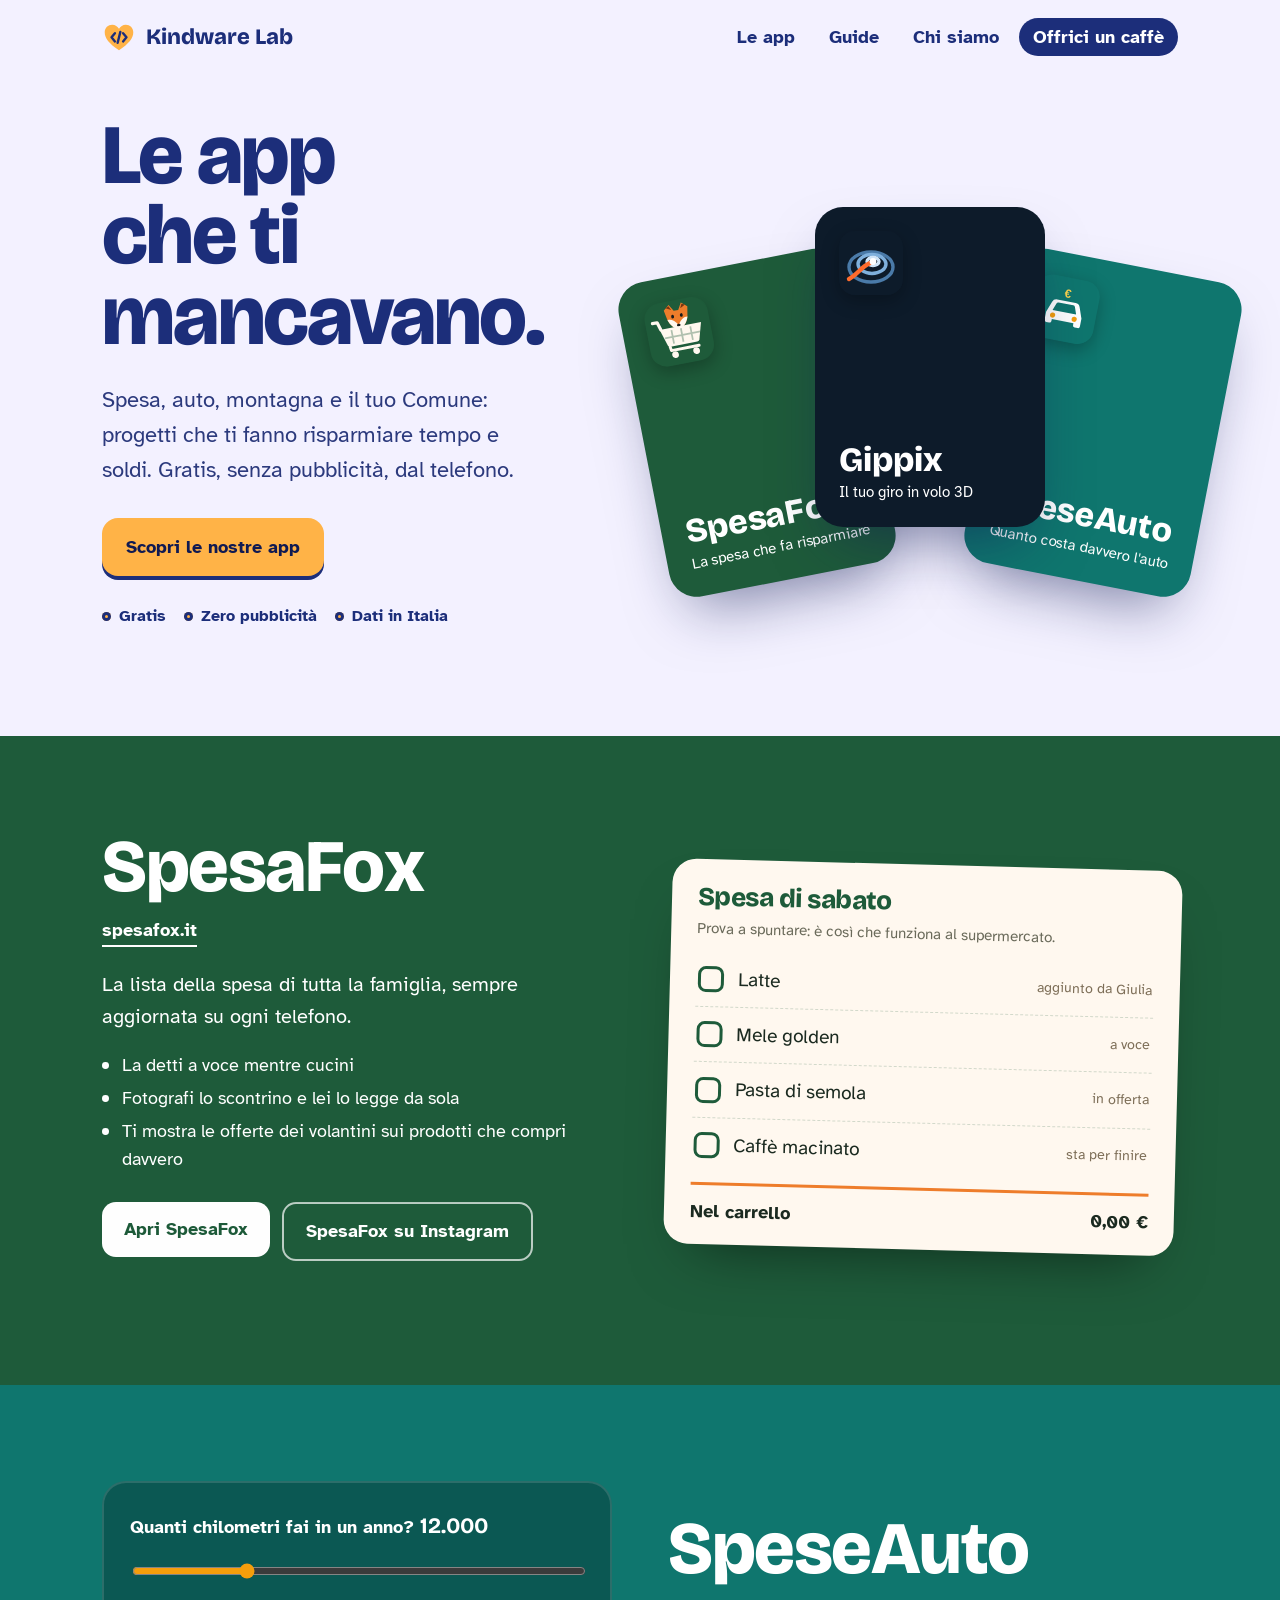
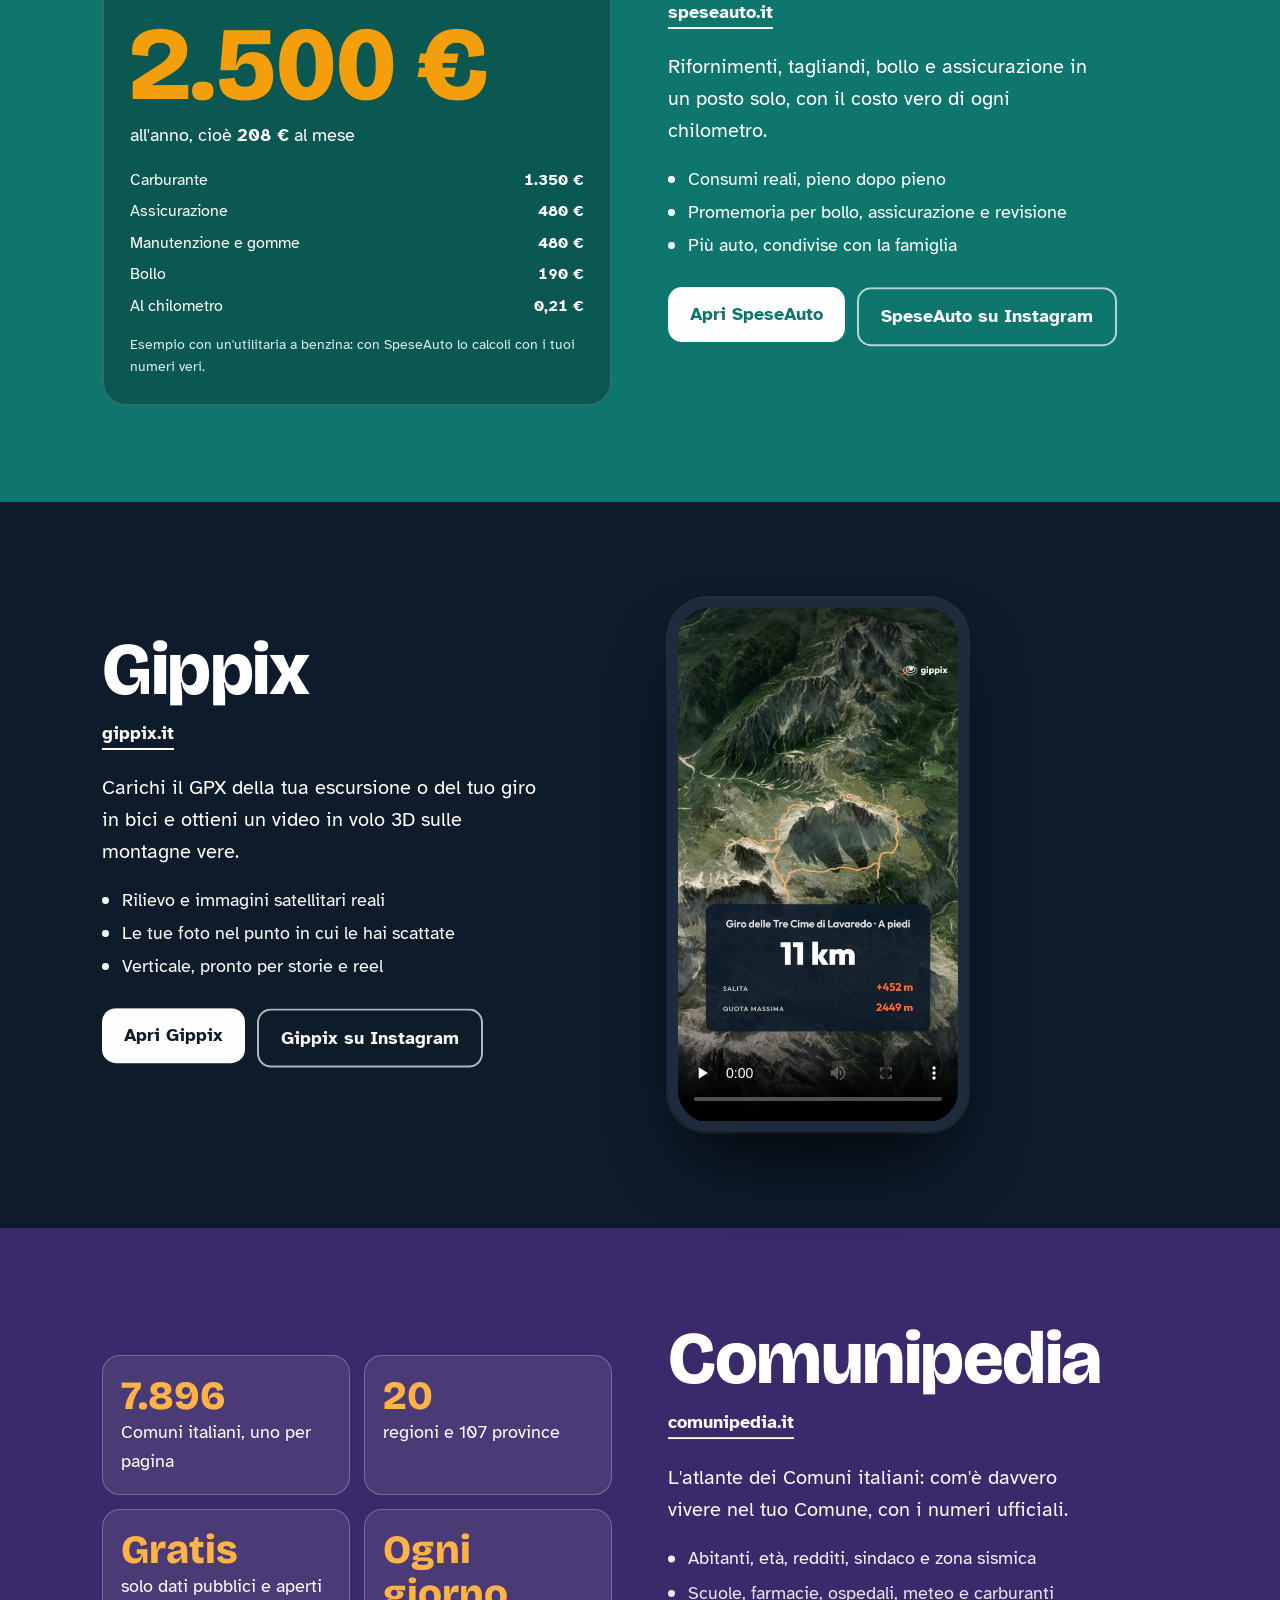
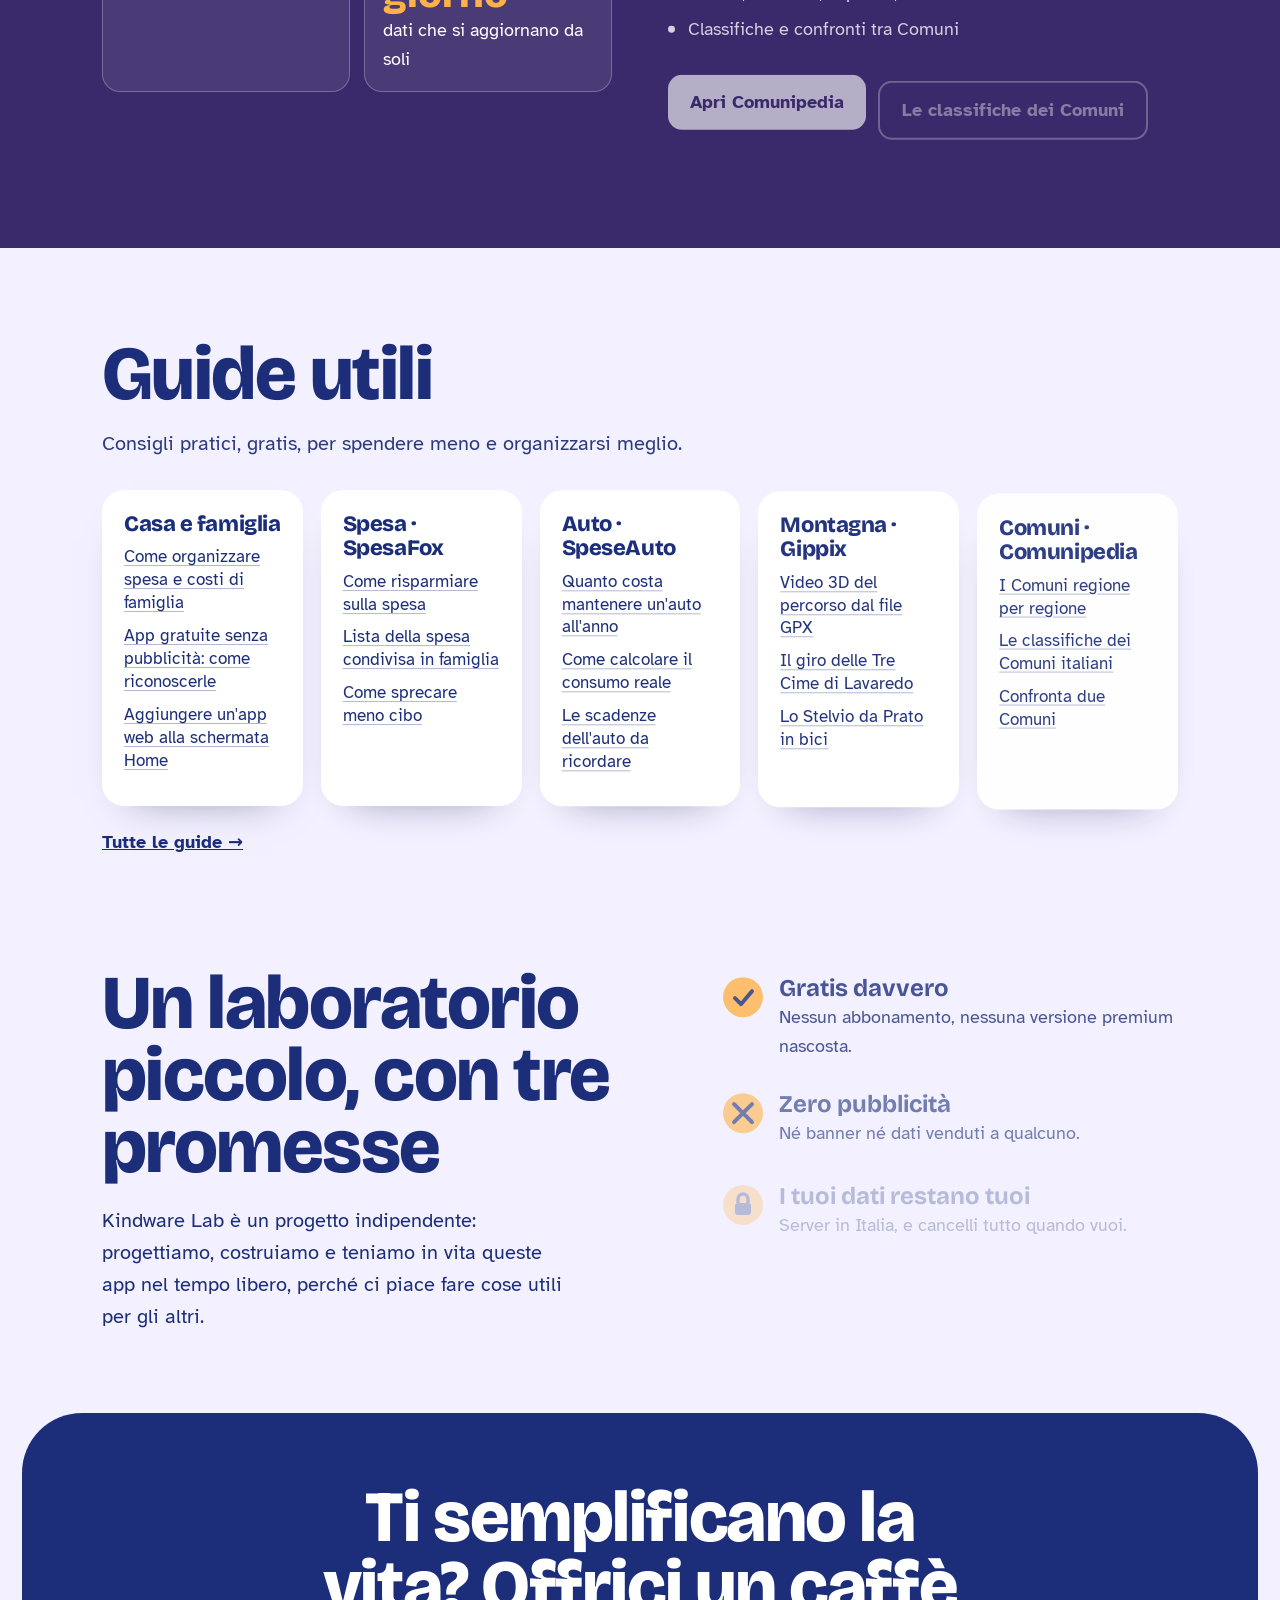
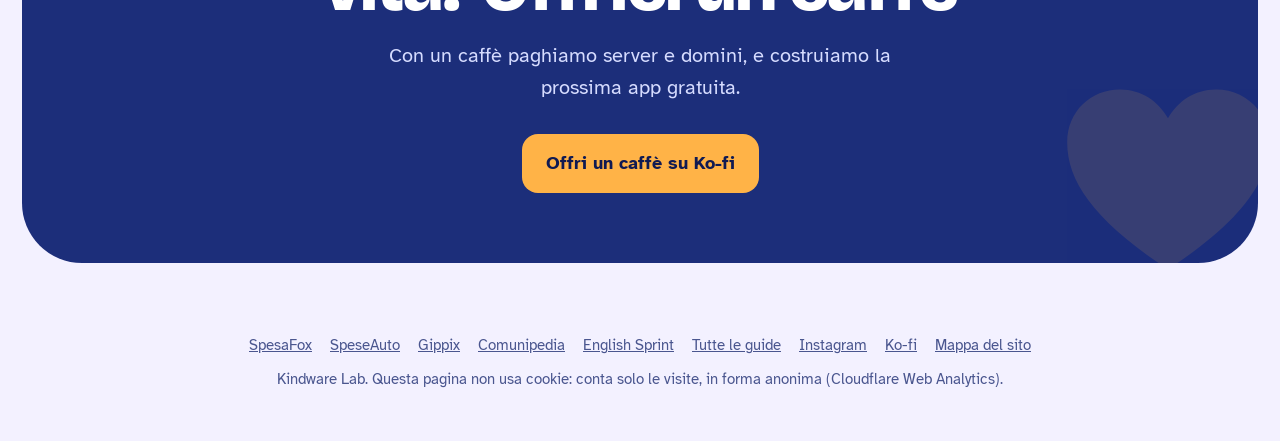
==== index.html @ fb6c2ce8 "Kindware Lab: sito vetrina (kindwarelab.it), guide, mappa del sito, feed Pinterest e verifiche motor" ====
<!doctype html>
<html lang="it">
<head>
<meta charset="utf-8">
<meta name="viewport" content="width=device-width, initial-scale=1">
<title>Kindware Lab · le app che ti mancavano</title>
<link rel="canonical" href="https://kindwarelab.it/">
<meta name="description" content="Kindware Lab regala app utili per le cose di tutti i giorni: SpesaFox per la spesa, SpeseAuto per i costi dell'auto, Gippix per rivedere i tuoi giri in volo 3D e Comunipedia, l'atlante dei Comuni italiani. Gratis e senza pubblicità.">
<meta property="og:title" content="Kindware Lab · app gratuite e gentili">
<meta property="og:description" content="SpesaFox, SpeseAuto, Gippix e Comunipedia: app e siti gratis, senza pubblicità, fatte per semplificare la vita.">
<meta property="og:image" content="https://www.gianlucadario.com/apps/kindwarelab/logo.png">
<meta property="og:type" content="website">
<meta name="theme-color" content="#1c2e7a">
<meta name="p:domain_verify" content="f255345c5e1a99211195d1ba2bc01d1d"/>
<link rel="icon" href="icona.png">
<link rel="preload" href="fonts/bricolage.woff2" as="font" type="font/woff2" crossorigin>
<style>
@font-face{font-family:"Bricolage";src:url(fonts/bricolage.woff2) format("woff2");font-weight:200 800;font-display:swap}
@font-face{font-family:"Atkinson";src:url(fonts/atkinson-400.woff2) format("woff2");font-weight:400;font-display:swap}
@font-face{font-family:"Atkinson";src:url(fonts/atkinson-700.woff2) format("woff2");font-weight:700;font-display:swap}
:root{
  --ink:#1c2e7a; --ink-deep:#101a52; --gold:#ffb347; --paper:#f3f1ff; --white:#fff;
  --fox:#1e5b3a; --fox-2:#ee7d2b; --fox-paper:#fff8ef;
  --car:#0f766e; --car-2:#f59e0b;
  --gpx:#0d1b2a; --gpx-2:#ff6b2c;
  --cp:#3b2a6b;
  --display:"Bricolage",ui-sans-serif,system-ui,sans-serif;
  --text:"Atkinson",ui-sans-serif,system-ui,sans-serif;
}
*{box-sizing:border-box}
html{scroll-behavior:smooth;overflow-x:hidden}
body{overflow-x:hidden}
@media (prefers-reduced-motion:reduce){html{scroll-behavior:auto}*,*::before,*::after{animation:none!important;transition:none!important}}
body{margin:0;background:var(--paper);color:var(--ink);font:400 18px/1.6 var(--text);-webkit-font-smoothing:antialiased}
a{color:inherit}
:focus-visible{outline:3px solid var(--ink);outline-offset:3px;border-radius:6px}
.scena :focus-visible,.caffe :focus-visible{outline-color:#fff}
.scena .btn:focus{outline:3px solid #fff;outline-offset:3px}
.lista :focus-visible{outline-color:var(--fox)}
html{scroll-padding-top:24px;scroll-padding-bottom:24px}
.vh{position:absolute!important;width:1px;height:1px;padding:0;margin:-1px;overflow:hidden;clip:rect(0 0 0 0);white-space:nowrap;border:0}
.wrap{max-width:1120px;margin:0 auto;padding:0 22px}
h1,h2,h3{font-family:var(--display);font-weight:800;line-height:.95;margin:0;letter-spacing:-.02em}

/* barra */
.bar{display:flex;align-items:center;justify-content:space-between;padding:20px 0}
.mark{display:flex;align-items:center;gap:10px;text-decoration:none;font-family:var(--display);font-weight:800;font-size:22px}
.mark svg{width:34px;height:34px}
.bar nav ul{display:flex;gap:6px;list-style:none;margin:0;padding:0}
.bar nav li{margin:0}
.bar nav a{text-decoration:none;font-weight:700;padding:8px 14px;border-radius:999px}
.bar nav a:hover{background:#1c2e7a12}
.bar nav .kofi{background:var(--ink);color:var(--white)}
.bar nav .kofi:hover{background:var(--ink-deep)}

/* hero: titolo grande + ventaglio di carte delle app */
.hero{display:grid;grid-template-columns:1.05fr .95fr;gap:30px;align-items:center;padding:40px 0 90px}
.hero h1{font-size:clamp(46px,6.6vw,96px);font-variation-settings:"opsz" 96}
.hero h1 .riga{display:block}
.hero h1 .cuore{display:inline-block;width:.78em;height:.78em;vertical-align:-.06em;margin-left:.08em}
.hero p{font-size:clamp(19px,2vw,22px);max-width:30ch;margin:26px 0 30px;color:#2c3a7d}
.cta{display:inline-flex;align-items:center;gap:10px;background:var(--gold);color:var(--ink-deep);font-weight:700;text-decoration:none;padding:15px 24px;border-radius:16px;box-shadow:0 4px 0 var(--ink)}
.cta:hover{transform:translateY(-1px);box-shadow:0 5px 0 var(--ink)}
.cta:active{transform:translateY(3px);box-shadow:0 1px 0 var(--ink)}
.patto{display:flex;flex-wrap:wrap;gap:8px 18px;margin-top:28px;padding:0;list-style:none;font-weight:700;font-size:16px}
.patto li::before{content:"";display:inline-block;width:9px;height:9px;border-radius:50%;background:var(--gold);margin-right:8px;box-shadow:0 0 0 3px var(--ink) inset}

.fan{position:relative;height:440px}
.carta{position:absolute;left:50%;top:50%;width:230px;height:320px;margin:-160px 0 0 -115px;border-radius:28px;padding:24px;color:var(--white);text-decoration:none;
  display:flex;flex-direction:column;justify-content:space-between;box-shadow:0 30px 60px -20px #101a5288;transform-origin:50% 120%;
  transition:transform .55s cubic-bezier(.2,.8,.2,1.2)}
.carta img{width:64px;height:64px;border-radius:16px;box-shadow:0 6px 18px #0004}
.carta .carta-t{font-family:var(--display);font-size:34px;line-height:1;display:block;margin:0;letter-spacing:0}
.carta span{display:block;font-size:15px;line-height:1.3;margin-top:6px}
.carta.fox{background:var(--fox);transform:rotate(-11deg) translateX(-135px) translateY(12px)}
.carta.car{background:var(--car);transform:rotate(11deg) translateX(135px) translateY(12px)}
.carta.gpx{background:var(--gpx);transform:rotate(0deg) translateY(-14px);z-index:2}
.fan:hover .carta.fox,.fan:focus-within .carta.fox{transform:rotate(-15deg) translateX(-175px) translateY(0)}
.fan:hover .carta.car,.fan:focus-within .carta.car{transform:rotate(15deg) translateX(175px) translateY(0)}
.carta:hover{z-index:3}
@keyframes arriva{from{transform:rotate(0) translateY(60px);opacity:0}}
.fan .carta{animation:arriva .8s cubic-bezier(.2,.8,.2,1) backwards}
.fan .gpx{animation-delay:.1s}.fan .car{animation-delay:.2s}

/* scene delle app: bande piene nel colore dell'app */
.scena{padding:96px 0;color:var(--white)}
.scena .wrap{display:grid;grid-template-columns:1fr 1fr;gap:56px;align-items:center}
.scena .wrap>div:not(.gioco){min-width:0;container-type:inline-size;text-align:left}
/* il nome dell'app sta su una riga: la misura segue la colonna, mai una lettera da sola a capo */
.scena h2{font-size:clamp(36px,6vw,88px);font-size:clamp(36px,14.5cqi,88px);hyphens:manual;overflow-wrap:normal}
.scena .dom{display:inline-block;margin:14px 0 22px;font-weight:700;text-decoration:none;border-bottom:2px solid currentColor}
.scena p{font-size:20px;max-width:34ch;margin:0 0 18px}
.scena ul{margin:0 0 28px;padding:0;list-style:none}
.scena li{margin:4px 0;position:relative;padding-left:1.1em}
.scena ul:not(.bottoni):not(.cp-dati) li::before{content:"";position:absolute;left:0;top:.62em;width:.38em;height:.38em;border-radius:50%;background:currentColor}
.scena .bottoni li,.scena .cp-dati li{padding-left:0}
.bottoni{display:flex;gap:12px;flex-wrap:wrap;list-style:none;margin:0;padding:0}
.scena .bottoni li{margin:0}
.btn{display:inline-block;font-weight:700;text-decoration:none;padding:13px 22px;border-radius:14px}
.btn.pieno{background:var(--white);color:var(--ink-deep)}
.btn.vuoto{border:2px solid #ffffffb3}
.btn:hover{filter:brightness(1.06)}
.fox-s{background:var(--fox)} .fox-s .btn.pieno{color:var(--fox)}
.car-s{background:var(--car)} .car-s .btn.pieno{color:var(--car)}
.gpx-s{background:var(--gpx)} .gpx-s .btn.pieno{color:var(--gpx)}
.cp-s{background:var(--cp)} .cp-s .btn.pieno{color:var(--cp)}
.cp-dati{list-style:none;margin:0;padding:0!important;display:grid;grid-template-columns:1fr 1fr;gap:14px}
.scena .cp-dati li{margin:0;padding:18px;background:#ffffff14;border:1px solid #ffffff40;border-radius:18px}
.cp-dati b{display:block;font:800 clamp(28px,4vw,40px)/1.1 var(--display);color:var(--gold)}

/* giocattolo SpesaFox: lista da spuntare */
.lista{background:var(--fox-paper);color:#1b2a20;border-radius:24px;padding:26px 26px 18px;box-shadow:0 30px 60px -30px #0008;transform:rotate(1.5deg)}
.lista h3{font-size:26px;margin-bottom:6px;color:var(--fox)}
.lista small{display:block;color:#6a6a5a;margin-bottom:12px}
.voce{display:flex;align-items:center;gap:14px;width:100%;background:none;border:0;border-bottom:1px dashed #1e5b3a33;padding:12px 2px;font:inherit;font-size:19px;color:inherit;text-align:left;cursor:pointer}
.voce:last-of-type{border-bottom:0}
.voce i{flex:none;width:26px;height:26px;border-radius:8px;border:3px solid var(--fox);display:grid;place-items:center;font-style:normal;color:#fff;font-weight:700}
.voce[aria-pressed="true"] i{background:var(--fox)}
.voce[aria-pressed="true"] i::after{content:"✓"}
.voce[aria-pressed="true"] span{text-decoration:line-through;opacity:.45}
.voce em{margin-left:auto;font-style:normal;font-size:14px;color:#7d6e57}
.totale{display:flex;justify-content:space-between;margin-top:10px;padding-top:12px;border-top:3px solid var(--fox-2);font-weight:700}

/* giocattolo SpeseAuto: quanto costa l'auto in un anno */
.conto{background:#0b5853;border-radius:24px;padding:28px;box-shadow:inset 0 0 0 2px #ffffff22}
.conto label{display:block;font-weight:700;margin-bottom:10px}
.conto input[type=range]{width:100%;accent-color:var(--car-2);height:30px}
.km{font-family:var(--display);font-size:22px}
.cifra{font-family:var(--display);font-weight:800;font-size:clamp(64px,9vw,104px);line-height:1;color:var(--car-2);margin:18px 0 4px;font-variant-numeric:tabular-nums}
.voci{display:grid;grid-template-columns:1fr auto;gap:6px 18px;margin-top:18px;font-size:16px}
.voci span:nth-child(even){text-align:right;font-variant-numeric:tabular-nums;font-weight:700}
.conto small{display:block;margin-top:14px;font-size:14px;color:#d8f0ec}

/* Gippix: il Reel vero in una cornice da telefono */
.telefono{justify-self:center;width:min(300px,78vw);aspect-ratio:9/16;border-radius:40px;padding:10px;background:#1d2b3c;box-shadow:0 40px 80px -30px #000,0 0 0 2px #ffffff18}
.telefono video{width:100%;height:100%;object-fit:cover;border-radius:31px;background:#000;display:block}

/* guide utili */
.guide{padding:90px 0 0}
.guide h2{font-size:clamp(42px,6vw,76px)}
.guide>.wrap>p{font-size:20px;margin:18px 0 30px;color:#2c3a7d}
.guide-col{display:grid;grid-template-columns:repeat(auto-fit,minmax(200px,1fr));gap:18px}
.guide-col>div{background:var(--white);border-radius:22px;padding:22px;box-shadow:0 20px 40px -30px #101a5288}
.guide h3{font-size:22px;line-height:1.1;margin-bottom:10px}
.guide ul{margin:0;padding:0;list-style:none}
.guide li{margin:10px 0;line-height:1.35;font-size:17px}
.guide li a{text-decoration-color:#1c2e7a55;text-underline-offset:3px}
.guide li a:hover{text-decoration-color:var(--ink)}
.guide .tutte{display:inline-block;margin-top:22px;font-weight:700}
@media (max-width:980px){.guide-col{grid-template-columns:1fr 1fr}}
@media (max-width:560px){.guide-col{grid-template-columns:1fr}}

/* dal nostro Instagram: si riempie da sola con ultimi.php (stesso dominio), senza post resta nascosta */
.ig{padding:90px 0 0}
.ig[hidden]{display:none}
.ig-testa{display:flex;flex-wrap:wrap;align-items:flex-end;justify-content:space-between;gap:18px 24px;margin-bottom:28px}
.ig h2{font-size:clamp(42px,6vw,76px)}
.ig-testa p{font-size:20px;margin:18px 0 0;color:#2c3a7d}
.ig-griglia{list-style:none;margin:0;padding:0;display:grid;gap:16px;grid-template-columns:repeat(6,minmax(0,1fr))}
.ig-griglia a{display:flex;flex-direction:column;height:100%;background:var(--white);border-radius:22px;overflow:hidden;text-decoration:none;box-shadow:0 20px 40px -30px #101a5288;transition:transform .2s}
.ig-griglia a:hover{transform:translateY(-4px) rotate(-.6deg)}
.ig-griglia img{display:block;width:100%;height:auto;aspect-ratio:4/5;object-fit:cover;background:#e6e2ff}
.ig-griglia b{display:block;margin:12px 14px 0;font:800 13px/1 var(--display);letter-spacing:.06em;text-transform:uppercase;color:var(--ink)}
.ig-griglia span{display:-webkit-box;-webkit-line-clamp:3;-webkit-box-orient:vertical;overflow:hidden;margin:6px 14px 14px;font-size:15px;line-height:1.4;color:#2c3a7d}
@media (max-width:980px){.ig-griglia{grid-template-columns:repeat(3,minmax(0,1fr))}}
@media (max-width:560px){.ig-griglia{grid-template-columns:repeat(2,minmax(0,1fr));gap:12px}.ig-griglia span{font-size:14px}}

/* chi siamo + caffè */
.noi{padding:110px 0 80px}
.noi .wrap{display:grid;grid-template-columns:1.1fr .9fr;gap:60px;align-items:start}
.noi h2{font-size:clamp(42px,6vw,76px)}
.noi p{font-size:20px;max-width:36ch;margin:22px 0 0}
.promesse{margin:0;padding:0;list-style:none;display:grid;gap:22px}
.promesse li{display:grid;grid-template-columns:44px 1fr;gap:14px;align-items:start}
.promesse svg{width:44px;height:44px}
.promesse b{font-family:var(--display);font-size:24px;display:block;line-height:1.1;margin-bottom:2px}
.caffe{margin:0 22px 70px;border-radius:36px;background:var(--ink);color:var(--white);padding:70px 22px;text-align:center;position:relative;overflow:hidden}
.caffe h2{font-size:clamp(40px,6vw,72px);max-width:16ch;margin:0 auto}
.caffe p{font-size:20px;max-width:40ch;margin:20px auto 30px;color:#d6dcff}
.caffe .tazza{position:absolute;right:-30px;bottom:-40px;width:240px;opacity:.12}
footer{padding:0 0 50px;text-align:center;font-size:15px;color:#4a568f}
footer nav ul{display:flex;flex-wrap:wrap;justify-content:center;gap:6px 18px;margin:0 0 10px;padding:0;list-style:none}
footer nav li{margin:0}

@media (max-width:880px){
  .hero,.scena .wrap,.noi .wrap{grid-template-columns:1fr}
  .hero{padding-bottom:40px}
  .fan{height:400px}
  .scena{padding:70px 0}
  .scena .gioco{order:2}
  .bar nav li:not(:last-child){display:none}
}
@media (max-width:420px){.carta{width:200px;height:290px;margin:-145px 0 0 -100px}.carta.fox{transform:rotate(-14deg) translateX(-50px)}.carta.car{transform:rotate(14deg) translateX(50px)}}
/* scorrimento fluido (Lenis): lo fa lo script, non il browser */
html.lenis,html.lenis body{height:auto}
html.lenis{scroll-behavior:auto}
.lenis.lenis-stopped{overflow:clip}
.lenis.lenis-smooth iframe{pointer-events:none}
</style>
</head>
<body>
<div class="wrap">
  <header class="bar">
    <a class="mark" href="#top" aria-label="Kindware Lab, inizio pagina">
      <svg viewBox="0 0 100 100" aria-hidden="true"><path d="M50 86C20 66 8 50 8 33 8 20 18 11 30 11c9 0 16 5 20 12 4-7 11-12 20-12 12 0 22 9 22 22 0 17-12 33-42 53Z" fill="#ffb347"/><path d="M38 36 28 48l10 12M62 36l10 12-10 12M54 32l-8 32" fill="none" stroke="#1c2e7a" stroke-width="7" stroke-linecap="round" stroke-linejoin="round"/></svg>
      Kindware Lab
    </a>
    <nav aria-label="Sezioni">
      <ul>
        <li><a href="#app">Le app</a></li>
        <li><a href="#guide">Guide</a></li>
        <li><a href="#noi">Chi siamo</a></li>
        <li><a class="kofi" href="https://ko-fi.com/KindwareLab" target="_blank" rel="noopener">Offrici un caffè <span class="vh">(si apre in una nuova scheda)</span></a></li>
      </ul>
    </nav>
  </header>
</div>

<main id="contenuto">
<div class="wrap">
  <section class="hero" id="top" aria-label="Presentazione">
    <div>
      <h1><span class="riga">Le app</span><span class="riga">che ti</span><span class="riga">mancavano.</span></h1>
      <p>Spesa, auto, montagna e il tuo Comune: progetti che ti fanno risparmiare tempo e soldi. Gratis, senza pubblicità, dal telefono.</p>
      <a class="cta" href="#app">Scopri le nostre app</a>
      <ul class="patto" aria-label="Le nostre regole">
        <li>Gratis</li><li>Zero pubblicità</li><li>Dati in Italia</li>
      </ul>
    </div>
    <div class="fan" aria-label="Le nostre app">
      <a class="carta fox" href="#spesafox"><img src="spesafox.svg" alt=""><div><h2 class="carta-t">SpesaFox</h2><span>La spesa che fa risparmiare</span></div></a>
      <a class="carta car" href="#speseauto"><img src="speseauto.svg" alt=""><div><h2 class="carta-t">SpeseAuto</h2><span>Quanto costa davvero l'auto</span></div></a>
      <a class="carta gpx" href="#gippix"><img src="gippix.svg" alt=""><div><h2 class="carta-t">Gippix</h2><span>Il tuo giro in volo 3D</span></div></a>
    </div>
  </section>
</div>

<div id="app">
  <section class="scena fox-s" id="spesafox" aria-labelledby="t-fox">
    <div class="wrap">
      <div>
        <h2 id="t-fox">SpesaFox</h2>
        <a class="dom" href="https://spesafox.it/">spesafox.it</a>
        <p>La lista della spesa di tutta la famiglia, sempre aggiornata su ogni telefono.</p>
        <ul>
          <li>La detti a voce mentre cucini</li>
          <li>Fotografi lo scontrino e lei lo legge da sola</li>
          <li>Ti mostra le offerte dei volantini sui prodotti che compri davvero</li>
        </ul>
        <ul class="bottoni">
          <li><a class="btn pieno" href="https://spesafox.it/">Apri SpesaFox</a></li>
          <li><a class="btn vuoto" href="https://www.instagram.com/spesafox/" target="_blank" rel="noopener">SpesaFox su Instagram <span class="vh">(si apre in una nuova scheda)</span></a></li>
        </ul>
      </div>
      <div class="gioco">
        <div class="lista" id="lista">
          <h3>Spesa di sabato</h3>
          <small>Prova a spuntare: è così che funziona al supermercato.</small>
          <button class="voce" type="button" aria-pressed="false" data-p="1.29"><i></i><span>Latte</span><em>aggiunto da Giulia</em></button>
          <button class="voce" type="button" aria-pressed="false" data-p="2.35"><i></i><span>Mele golden</span><em>a voce</em></button>
          <button class="voce" type="button" aria-pressed="false" data-p="1.49"><i></i><span>Pasta di semola</span><em>in offerta</em></button>
          <button class="voce" type="button" aria-pressed="false" data-p="3.99"><i></i><span>Caffè macinato</span><em>sta per finire</em></button>
          <div class="totale"><span>Nel carrello</span><span id="tot">0,00 €</span></div>
        </div>
      </div>
    </div>
  </section>

  <section class="scena car-s" id="speseauto" aria-labelledby="t-car">
    <div class="wrap">
      <div class="gioco">
        <div class="conto">
          <label for="km">Quanti chilometri fai in un anno? <span class="km" id="kmv">12.000</span></label>
          <input type="range" id="km" min="3000" max="40000" step="1000" value="12000">
          <div class="cifra" id="anno">2.520 €</div>
          <div>all'anno, cioè <b id="mese">210 €</b> al mese</div>
          <div class="voci" id="voci"></div>
          <small>Esempio con un'utilitaria a benzina: con SpeseAuto lo calcoli con i tuoi numeri veri.</small>
        </div>
      </div>
      <div>
        <h2 id="t-car">SpeseAuto</h2>
        <a class="dom" href="https://speseauto.it/">speseauto.it</a>
        <p>Rifornimenti, tagliandi, bollo e assicurazione in un posto solo, con il costo vero di ogni chilometro.</p>
        <ul>
          <li>Consumi reali, pieno dopo pieno</li>
          <li>Promemoria per bollo, assicurazione e revisione</li>
          <li>Più auto, condivise con la famiglia</li>
        </ul>
        <ul class="bottoni">
          <li><a class="btn pieno" href="https://speseauto.it/">Apri SpeseAuto</a></li>
          <li><a class="btn vuoto" href="https://www.instagram.com/speseauto/" target="_blank" rel="noopener">SpeseAuto su Instagram <span class="vh">(si apre in una nuova scheda)</span></a></li>
        </ul>
      </div>
    </div>
  </section>

  <section class="scena gpx-s" id="gippix" aria-labelledby="t-gpx">
    <div class="wrap">
      <div>
        <h2 id="t-gpx">Gippix</h2>
        <a class="dom" href="https://gippix.it/">gippix.it</a>
        <p>Carichi il GPX della tua escursione o del tuo giro in bici e ottieni un video in volo 3D sulle montagne vere.</p>
        <ul>
          <li>Rilievo e immagini satellitari reali</li>
          <li>Le tue foto nel punto in cui le hai scattate</li>
          <li>Verticale, pronto per storie e reel</li>
        </ul>
        <ul class="bottoni">
          <li><a class="btn pieno" href="https://gippix.it/">Apri Gippix</a></li>
          <li><a class="btn vuoto" href="https://www.instagram.com/gippix.it/" target="_blank" rel="noopener">Gippix su Instagram <span class="vh">(si apre in una nuova scheda)</span></a></li>
        </ul>
      </div>
      <div class="gioco">
        <div class="telefono">
          <video controls playsinline preload="none" poster="gippix-poster.jpg" aria-label="Video creato con Gippix: il giro delle Tre Cime di Lavaredo">
            <source src="https://www.gianlucadario.com/apps/social/video/gippix-reel-tre-cime.mp4" type="video/mp4">
            <track kind="captions" srclang="it" label="Italiano" src="sottotitoli-musica.vtt" default>
          </video>
        </div>
      </div>
    </div>
  </section>
  <section class="scena cp-s" id="comunipedia" aria-labelledby="t-cp">
    <div class="wrap">
      <div class="gioco">
        <ul class="cp-dati" aria-label="Comunipedia in numeri">
          <li><b>7.896</b>Comuni italiani, uno per pagina</li>
          <li><b>20</b>regioni e 107 province</li>
          <li><b>Gratis</b>solo dati pubblici e aperti</li>
          <li><b>Ogni giorno</b>dati che si aggiornano da soli</li>
        </ul>
      </div>
      <div>
        <h2 id="t-cp">Comunipedia</h2>
        <a class="dom" href="https://comunipedia.it/">comunipedia.it</a>
        <p>L'atlante dei Comuni italiani: com'è davvero vivere nel tuo Comune, con i numeri ufficiali.</p>
        <ul>
          <li>Abitanti, età, redditi, sindaco e zona sismica</li>
          <li>Scuole, farmacie, ospedali, meteo e carburanti</li>
          <li>Classifiche e confronti tra Comuni</li>
        </ul>
        <ul class="bottoni">
          <li><a class="btn pieno" href="https://comunipedia.it/">Apri Comunipedia</a></li>
          <li><a class="btn vuoto" href="https://comunipedia.it/classifiche">Le classifiche dei Comuni</a></li>
        </ul>
      </div>
    </div>
  </section>
</div>

<section class="guide" id="guide" aria-labelledby="t-guide">
  <div class="wrap">
    <h2 id="t-guide">Guide utili</h2>
    <p>Consigli pratici, gratis, per spendere meno e organizzarsi meglio.</p>
    <div class="guide-col">
      <div>
        <h3>Casa e famiglia</h3>
        <ul>
          <li><a href="guide/organizzare-spesa-e-costi-di-famiglia/">Come organizzare spesa e costi di famiglia</a></li>
          <li><a href="guide/app-gratuite-senza-pubblicita/">App gratuite senza pubblicità: come riconoscerle</a></li>
          <li><a href="guide/aggiungere-app-alla-schermata-home/">Aggiungere un'app web alla schermata Home</a></li>
        </ul>
      </div>
      <div>
        <h3>Spesa · SpesaFox</h3>
        <ul>
          <li><a href="https://spesafox.it/guide/come-risparmiare-sulla-spesa/">Come risparmiare sulla spesa</a></li>
          <li><a href="https://spesafox.it/guide/lista-della-spesa-condivisa/">Lista della spesa condivisa in famiglia</a></li>
          <li><a href="https://spesafox.it/guide/sprecare-meno-cibo/">Come sprecare meno cibo</a></li>
        </ul>
      </div>
      <div>
        <h3>Auto · SpeseAuto</h3>
        <ul>
          <li><a href="https://speseauto.it/guide/quanto-costa-mantenere-un-auto/">Quanto costa mantenere un'auto all'anno</a></li>
          <li><a href="https://speseauto.it/guide/calcolare-consumo-reale/">Come calcolare il consumo reale</a></li>
          <li><a href="https://speseauto.it/guide/scadenze-auto/">Le scadenze dell'auto da ricordare</a></li>
        </ul>
      </div>
      <div>
        <h3>Montagna · Gippix</h3>
        <ul>
          <li><a href="https://gippix.it/guide/video-3d-percorso-gpx/">Video 3D del percorso dal file GPX</a></li>
          <li><a href="https://gippix.it/guide/tre-cime-di-lavaredo/">Il giro delle Tre Cime di Lavaredo</a></li>
          <li><a href="https://gippix.it/guide/stelvio-da-prato/">Lo Stelvio da Prato in bici</a></li>
        </ul>
      </div>
      <div>
        <h3>Comuni · Comunipedia</h3>
        <ul>
          <li><a href="https://comunipedia.it/regioni">I Comuni regione per regione</a></li>
          <li><a href="https://comunipedia.it/classifiche">Le classifiche dei Comuni italiani</a></li>
          <li><a href="https://comunipedia.it/confronta">Confronta due Comuni</a></li>
        </ul>
      </div>
    </div>
    <a class="tutte" href="guide/">Tutte le guide →</a>
  </div>
</section>

<section class="ig" id="instagram" aria-labelledby="t-ig" hidden>
  <div class="wrap">
    <div class="ig-testa">
      <div>
        <h2 id="t-ig">Dal nostro Instagram</h2>
        <p>Gli ultimi post di SpesaFox, SpeseAuto, Gippix e Kindware Lab.</p>
      </div>
      <a class="cta" href="https://www.instagram.com/kindwarelab/" target="_blank" rel="noopener">Seguici su Instagram <span class="vh">(si apre in una nuova scheda)</span></a>
    </div>
    <ul class="ig-griglia"></ul>
  </div>
</section>

<section class="noi" id="noi" aria-labelledby="t-noi">
  <div class="wrap">
    <div>
      <h2 id="t-noi">Un laboratorio piccolo, con tre promesse</h2>
      <p>Kindware Lab è un progetto indipendente: progettiamo, costruiamo e teniamo in vita queste app nel tempo libero, perché ci piace fare cose utili per gli altri.</p>
    </div>
    <ul class="promesse">
      <li><svg viewBox="0 0 44 44" aria-hidden="true"><circle cx="22" cy="22" r="20" fill="#ffb347"/><path d="M14 23l6 6 11-13" fill="none" stroke="#1c2e7a" stroke-width="4" stroke-linecap="round" stroke-linejoin="round"/></svg><span><b>Gratis davvero</b>Nessun abbonamento, nessuna versione premium nascosta.</span></li>
      <li><svg viewBox="0 0 44 44" aria-hidden="true"><circle cx="22" cy="22" r="20" fill="#ffb347"/><path d="M13 13l18 18M31 13 13 31" stroke="#1c2e7a" stroke-width="4" stroke-linecap="round"/></svg><span><b>Zero pubblicità</b>Né banner né dati venduti a qualcuno.</span></li>
      <li><svg viewBox="0 0 44 44" aria-hidden="true"><circle cx="22" cy="22" r="20" fill="#ffb347"/><rect x="14" y="20" width="16" height="12" rx="3" fill="#1c2e7a"/><path d="M17 20v-4a5 5 0 0 1 10 0v4" fill="none" stroke="#1c2e7a" stroke-width="3.5"/></svg><span><b>I tuoi dati restano tuoi</b>Server in Italia, e cancelli tutto quando vuoi.</span></li>
    </ul>
  </div>
</section>

<section class="caffe" aria-labelledby="t-caffe">
  <svg class="tazza" viewBox="0 0 100 100" aria-hidden="true"><path d="M50 86C20 66 8 50 8 33 8 20 18 11 30 11c9 0 16 5 20 12 4-7 11-12 20-12 12 0 22 9 22 22 0 17-12 33-42 53Z" fill="#ffb347"/></svg>
  <h2 id="t-caffe">Ti semplificano la vita? Offrici un caffè</h2>
  <p>Con un caffè paghiamo server e domini, e costruiamo la prossima app gratuita.</p>
  <a class="cta" href="https://ko-fi.com/KindwareLab" target="_blank" rel="noopener">Offri un caffè su Ko-fi <span class="vh">(si apre in una nuova scheda)</span></a>
</section>
</main>

<footer>
  <nav aria-label="Link">
    <ul>
      <li><a href="https://spesafox.it/">SpesaFox</a></li>
      <li><a href="https://speseauto.it/">SpeseAuto</a></li>
      <li><a href="https://gippix.it/">Gippix</a></li>
      <li><a href="https://comunipedia.it/">Comunipedia</a></li>
      <li><a href="https://www.gianlucadario.com/apps/english-sprint/">English Sprint</a></li>
      <li><a href="guide/">Tutte le guide</a></li>
      <li><a href="https://www.instagram.com/kindwarelab/" target="_blank" rel="noopener">Instagram <span class="vh">(si apre in una nuova scheda)</span></a></li>
      <li><a href="https://ko-fi.com/KindwareLab" target="_blank" rel="noopener">Ko-fi <span class="vh">(si apre in una nuova scheda)</span></a></li>
      <li><a href="mappa-del-sito/">Mappa del sito</a></li>
    </ul>
  </nav>
  Kindware Lab. Questa pagina non usa cookie: conta solo le visite, in forma anonima (Cloudflare Web Analytics).
</footer>

<script>
// SpesaFox: spunta le voci e aggiorna il totale del carrello
(function () {
  var voci = document.querySelectorAll('#lista .voce'), tot = document.getElementById('tot')
  var euro = function (n) { return n.toFixed(2).replace('.', ',') + ' €' }
  voci.forEach(function (v) {
    v.addEventListener('click', function () {
      v.setAttribute('aria-pressed', v.getAttribute('aria-pressed') === 'true' ? 'false' : 'true')
      var s = 0
      voci.forEach(function (x) { if (x.getAttribute('aria-pressed') === 'true') s += parseFloat(x.dataset.p) })
      tot.textContent = euro(s)
    })
  })
})()
// SpeseAuto: costo di un'auto in un anno a seconda dei km (valori d'esempio di un'utilitaria a benzina)
;(function () {
  var r = document.getElementById('km'), kmv = document.getElementById('kmv'), anno = document.getElementById('anno'),
      mese = document.getElementById('mese'), voci = document.getElementById('voci')
  var fmt = function (n) { return Math.round(n).toLocaleString('it-IT') }
  function calcola() {
    var km = +r.value
    var parti = [
      ['Carburante', km / 16 * 1.80],      // 16 km/l a 1,80 €/l
      ['Assicurazione', 480],
      ['Manutenzione e gomme', 180 + km * 0.025],
      ['Bollo', 190]
    ]
    var s = parti.reduce(function (a, p) { return a + p[1] }, 0)
    kmv.textContent = fmt(km)
    anno.textContent = fmt(s) + ' €'
    mese.textContent = fmt(s / 12) + ' €'
    voci.innerHTML = parti.map(function (p) { return '<span>' + p[0] + '</span><span>' + fmt(p[1]) + ' €</span>' }).join('') +
      '<span>Al chilometro</span><span>' + (s / km).toFixed(2).replace('.', ',') + ' €</span>'
  }
  r.addEventListener('input', calcola)
  calcola()
})()
// Dal nostro Instagram: gli ultimi post già pubblicati (ultimi.php legge la coda del cron), niente embed di Instagram
;(function () {
  var s = document.getElementById('instagram')
  if (!s || !window.fetch) return
  function go() {
    fetch('ultimi.php?n=6').then(function (r) { return r.ok ? r.json() : null }).then(function (j) {
      if (!j || !j.post || !j.post.length) return
      var ul = s.querySelector('ul')
      j.post.forEach(function (p) {
        var li = document.createElement('li'), a = document.createElement('a'), im = document.createElement('img'), b = document.createElement('b'), t = document.createElement('span')
        a.href = p.link; a.target = '_blank'; a.rel = 'noopener'
        im.src = p.img; im.alt = ''; im.loading = 'lazy'; im.decoding = 'async'; im.width = 540; im.height = 675
        b.textContent = p.nome; t.textContent = p.testo
        var v = document.createElement('span'); v.className = 'vh'; v.textContent = '(si apre in una nuova scheda)'
        a.appendChild(im); a.appendChild(b); a.appendChild(t); a.appendChild(document.createTextNode(' ')); a.appendChild(v); li.appendChild(a); ul.appendChild(li)
      })
      s.hidden = false
      window.dispatchEvent(new Event("kw:altezze"))
    }).catch(function () {})
  }
  if ('IntersectionObserver' in window) {
    var o = new IntersectionObserver(function (e) { if (e[0].isIntersecting) { o.disconnect(); go() } }, { rootMargin: '600px' })
    o.observe(document.getElementById('guide'))
  } else go()
})()
</script>
<script defer src="js/gsap.min.js?v=3.15.1"></script>
<script defer src="js/ScrollTrigger.min.js?v=3.15.1"></script>
<script defer src="js/SplitText.min.js?v=3.15.1"></script>
<script defer src="js/lenis.min.js?v=1.3.27"></script>
<script defer src="js/animazioni.js?v=3"></script>
<script defer src="https://static.cloudflareinsights.com/beacon.min.js" data-cf-beacon='{"token": "e17a0c2603aa4a0ba29f7228b21157d7"}'></script>
</body>
</html>
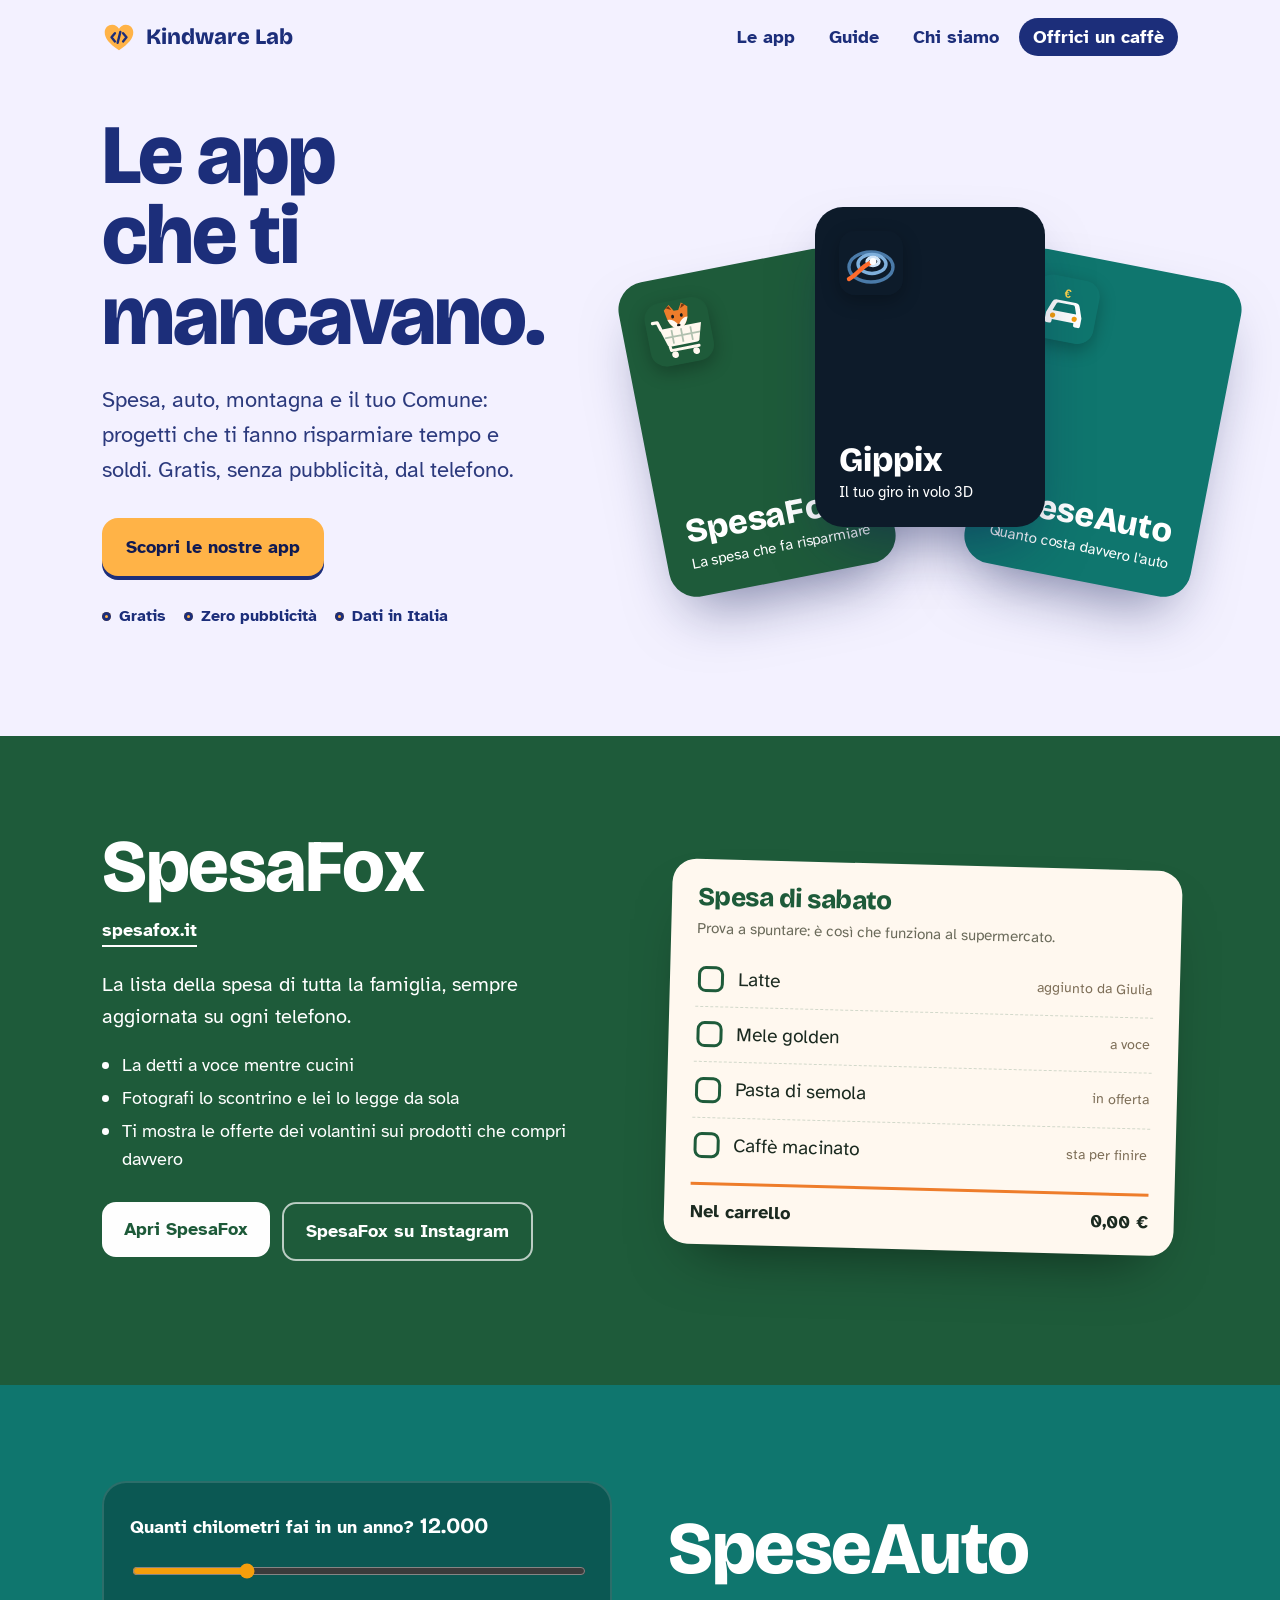
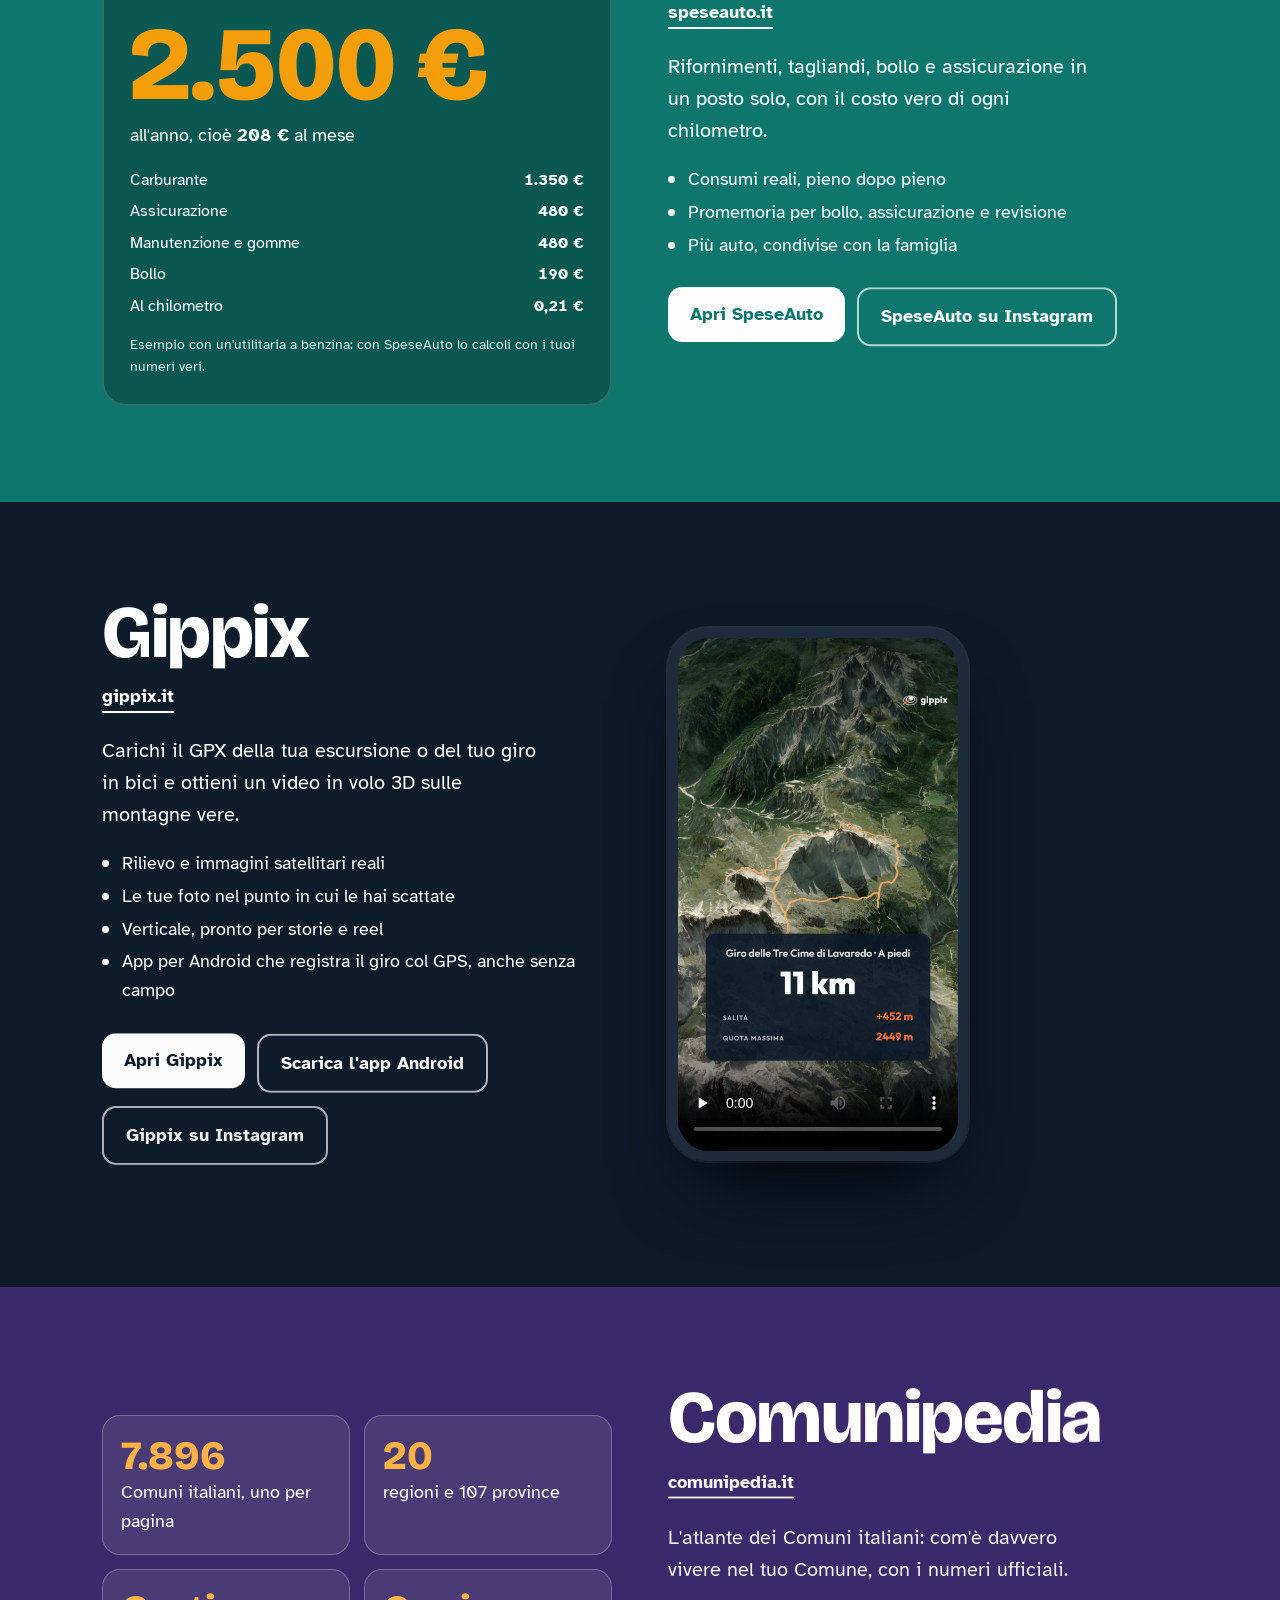
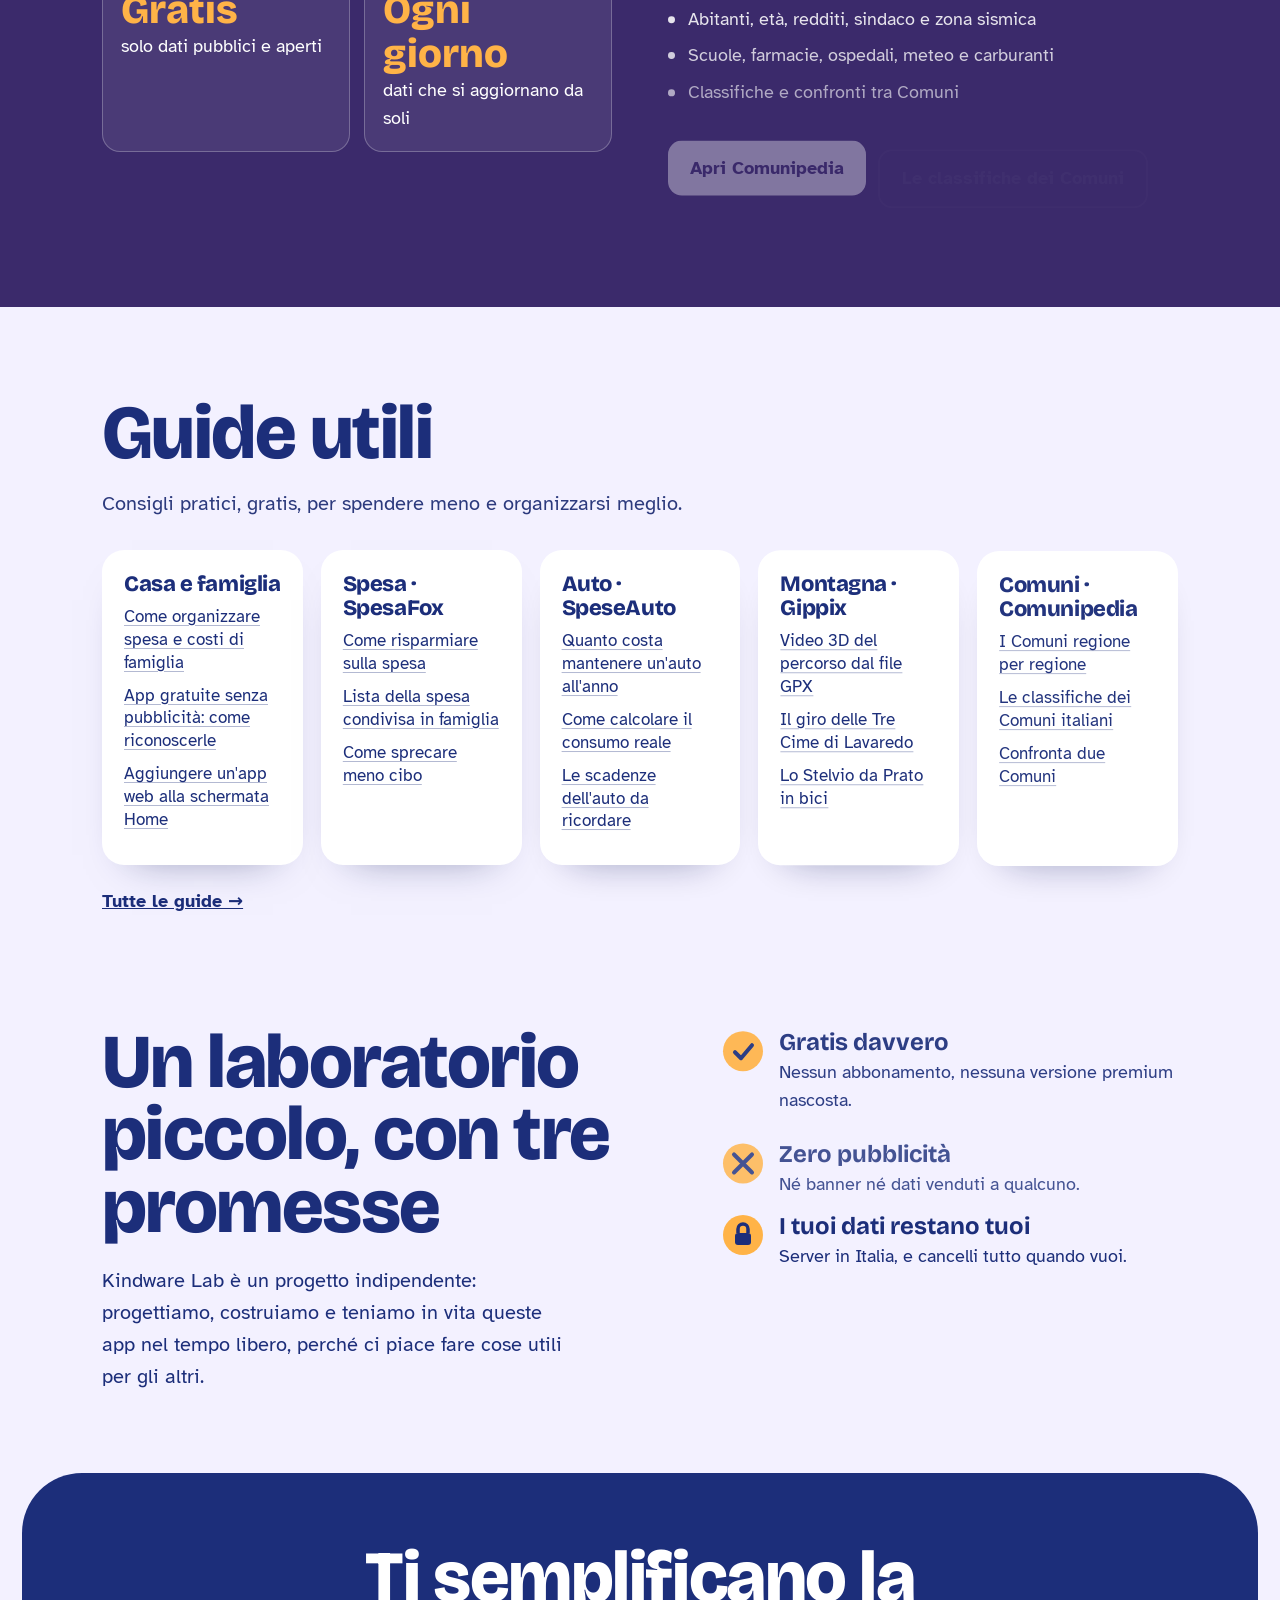
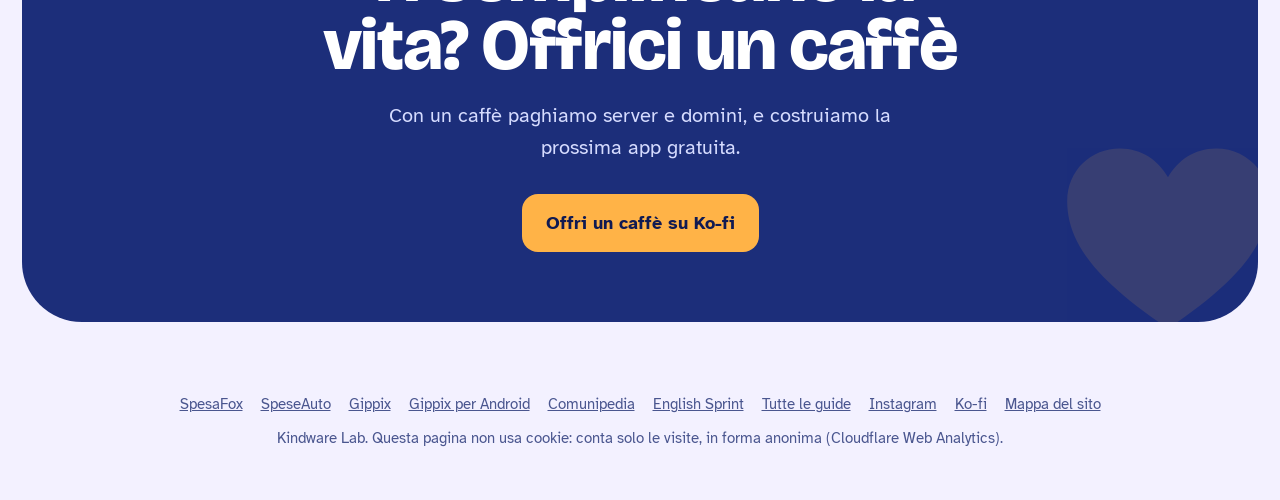
==== commit dfdda3f0: "Link all'app Android di Gippix (gippix.it/app) nella home e in llms.txt Co-Authored-By: Claude Opus " ====
--- a/index.html
+++ b/index.html
@@ -305,9 +305,11 @@
           <li>Rilievo e immagini satellitari reali</li>
           <li>Le tue foto nel punto in cui le hai scattate</li>
           <li>Verticale, pronto per storie e reel</li>
+          <li>App per Android che registra il giro col GPS, anche senza campo</li>
         </ul>
         <ul class="bottoni">
           <li><a class="btn pieno" href="https://gippix.it/">Apri Gippix</a></li>
+          <li><a class="btn vuoto" href="https://gippix.it/app/">Scarica l'app Android</a></li>
           <li><a class="btn vuoto" href="https://www.instagram.com/gippix.it/" target="_blank" rel="noopener">Gippix su Instagram <span class="vh">(si apre in una nuova scheda)</span></a></li>
         </ul>
       </div>
@@ -440,6 +442,7 @@
       <li><a href="https://spesafox.it/">SpesaFox</a></li>
       <li><a href="https://speseauto.it/">SpeseAuto</a></li>
       <li><a href="https://gippix.it/">Gippix</a></li>
+      <li><a href="https://gippix.it/app/">Gippix per Android</a></li>
       <li><a href="https://comunipedia.it/">Comunipedia</a></li>
       <li><a href="https://www.gianlucadario.com/apps/english-sprint/">English Sprint</a></li>
       <li><a href="guide/">Tutte le guide</a></li>
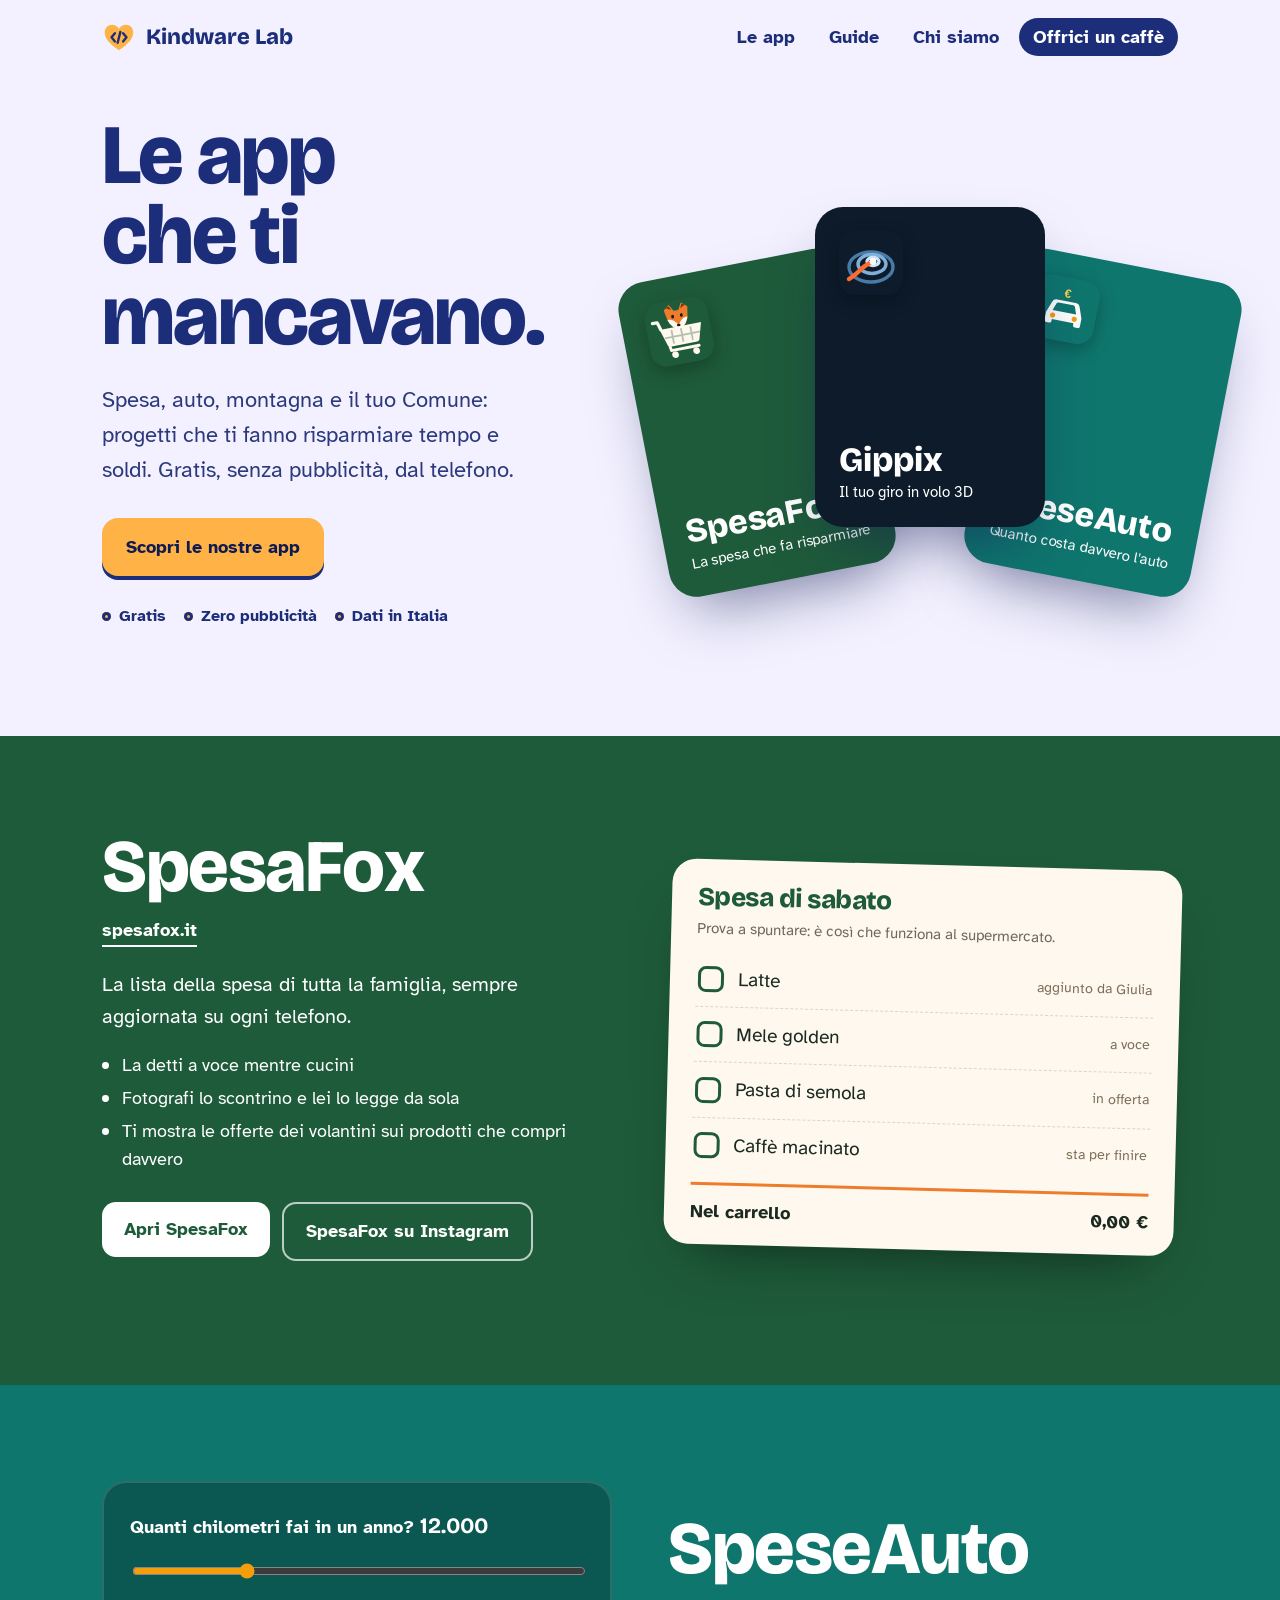
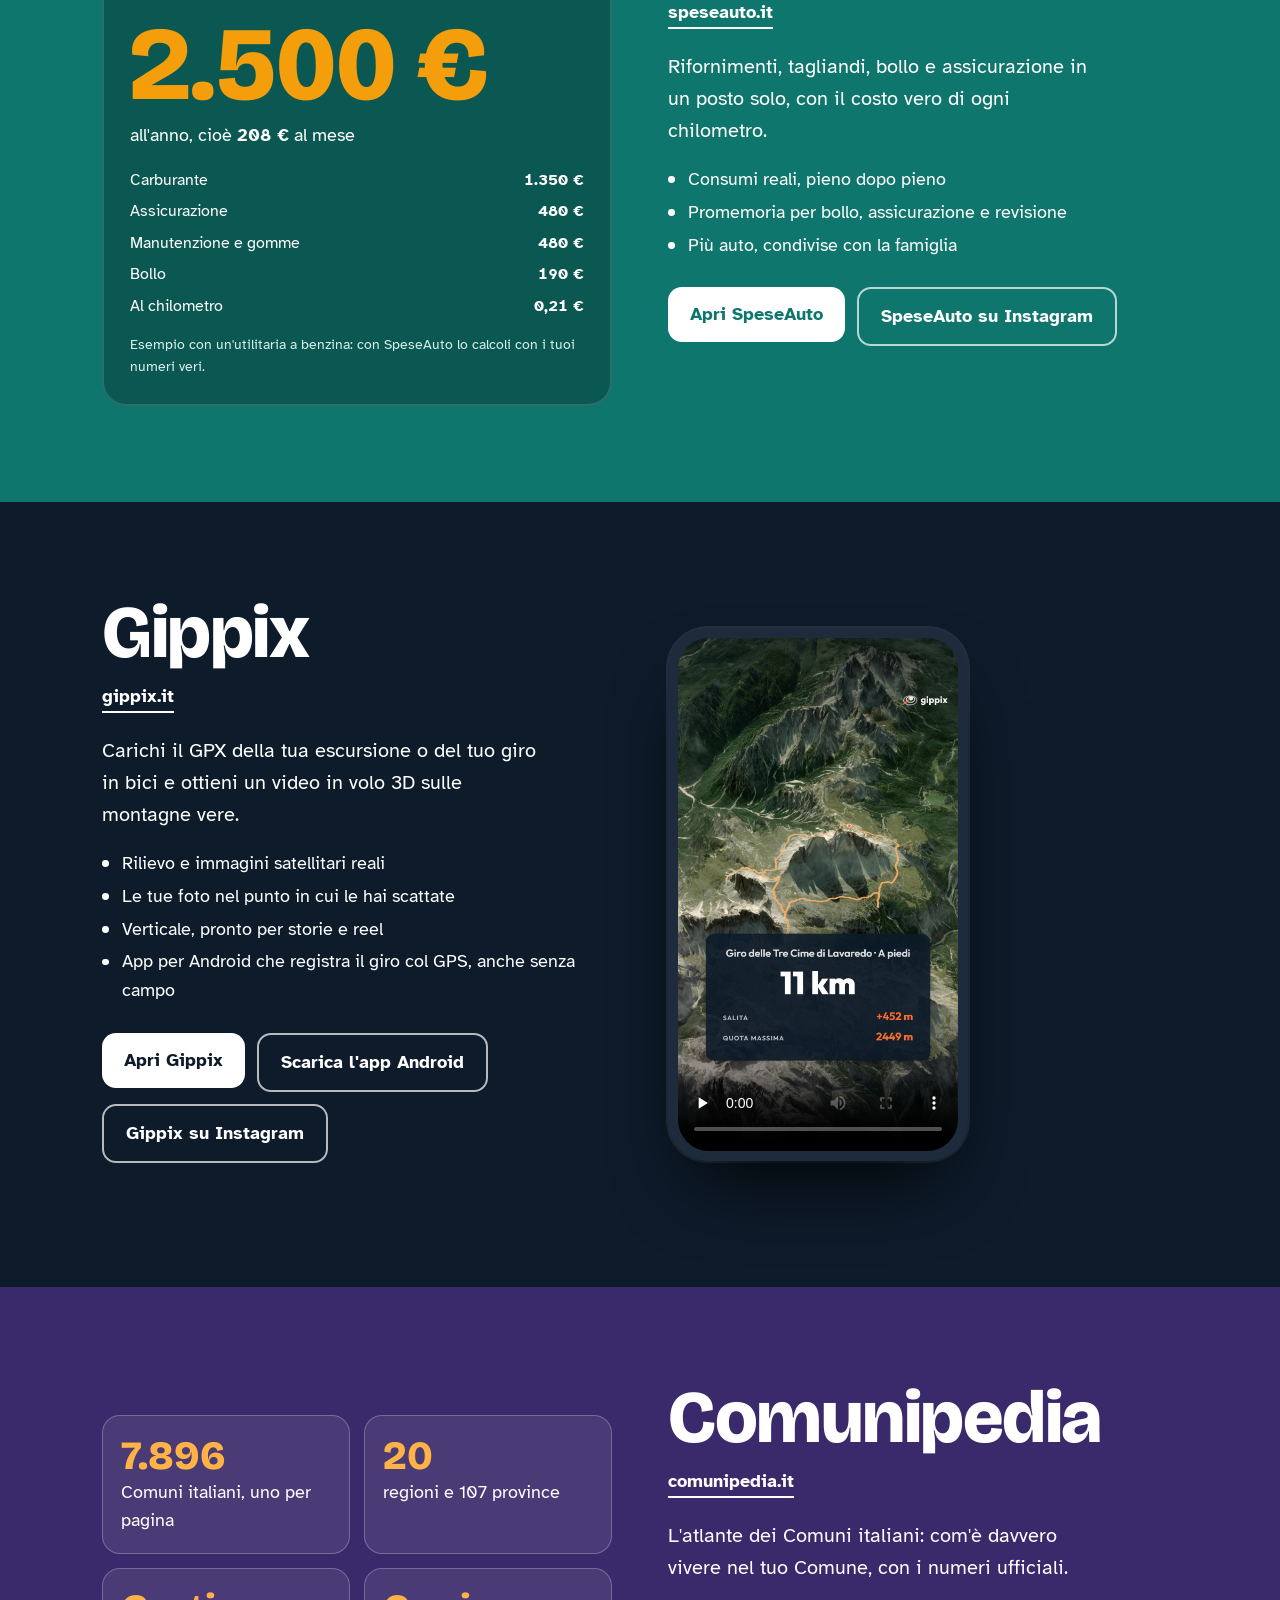
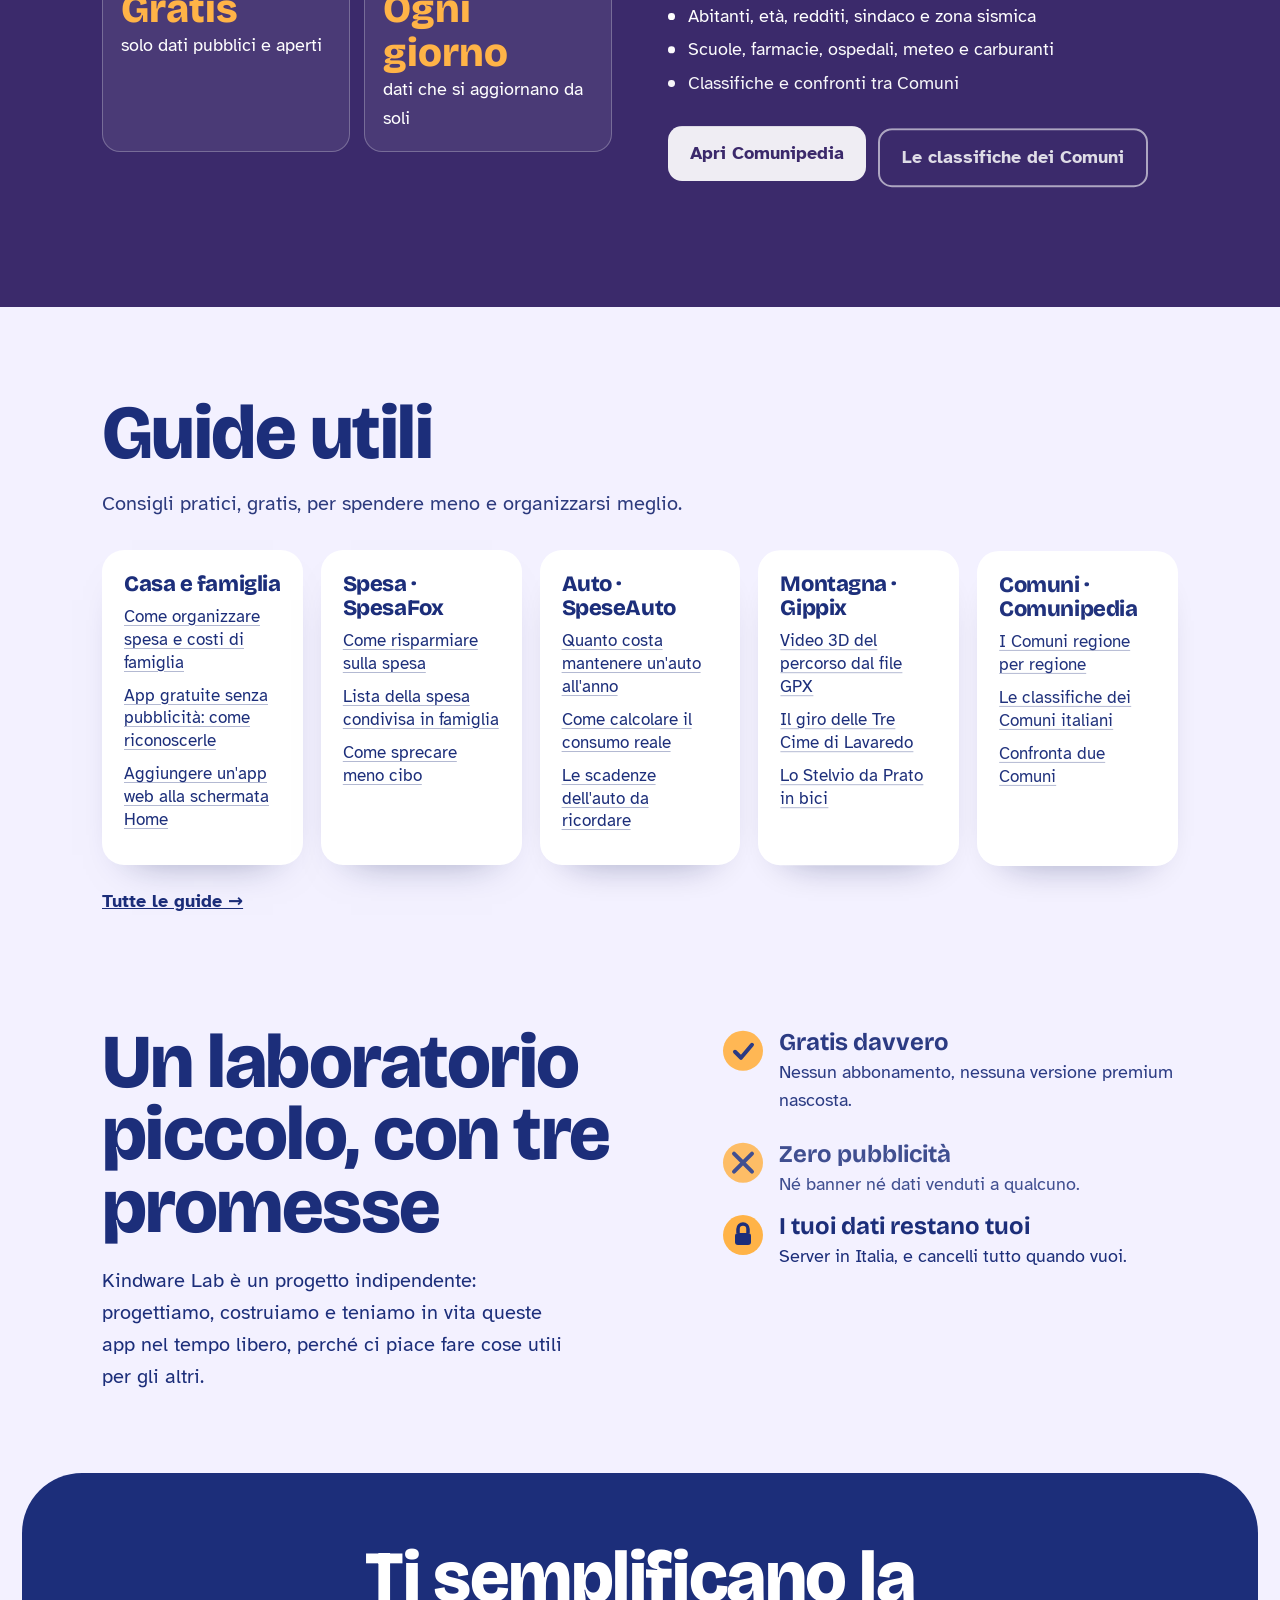
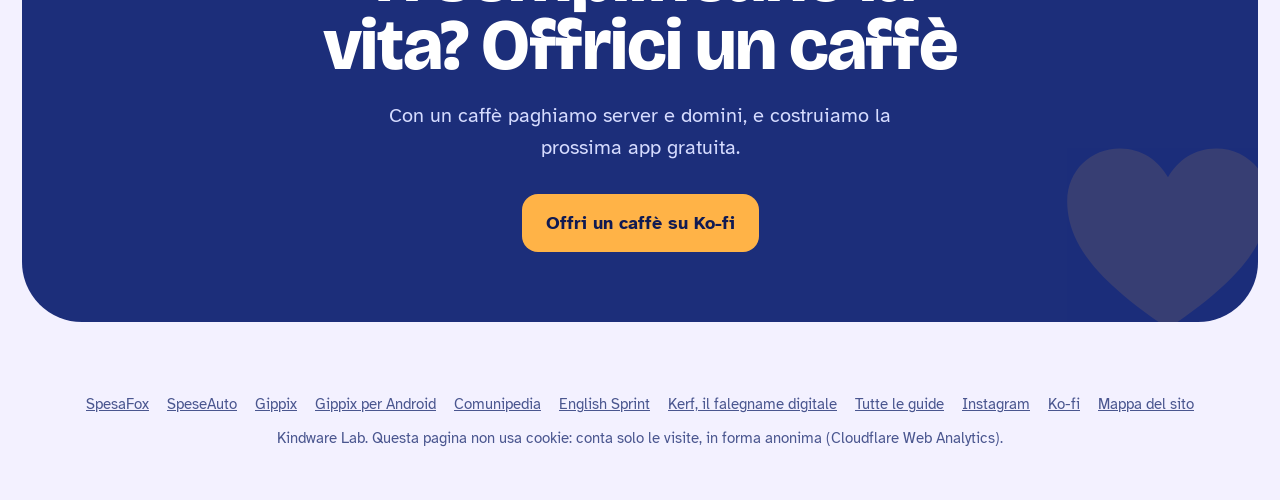
==== commit e0a22401: "Kerf nell'elenco delle app e in llms.txt Co-Authored-By: Claude Opus 5.5 <noreply@anthropic.com>" ====
--- a/index.html
+++ b/index.html
@@ -445,6 +445,7 @@
       <li><a href="https://gippix.it/app/">Gippix per Android</a></li>
       <li><a href="https://comunipedia.it/">Comunipedia</a></li>
       <li><a href="https://www.gianlucadario.com/apps/english-sprint/">English Sprint</a></li>
+      <li><a href="https://kerf3d.it/">Kerf, il falegname digitale</a></li>
       <li><a href="guide/">Tutte le guide</a></li>
       <li><a href="https://www.instagram.com/kindwarelab/" target="_blank" rel="noopener">Instagram <span class="vh">(si apre in una nuova scheda)</span></a></li>
       <li><a href="https://ko-fi.com/KindwareLab" target="_blank" rel="noopener">Ko-fi <span class="vh">(si apre in una nuova scheda)</span></a></li>
